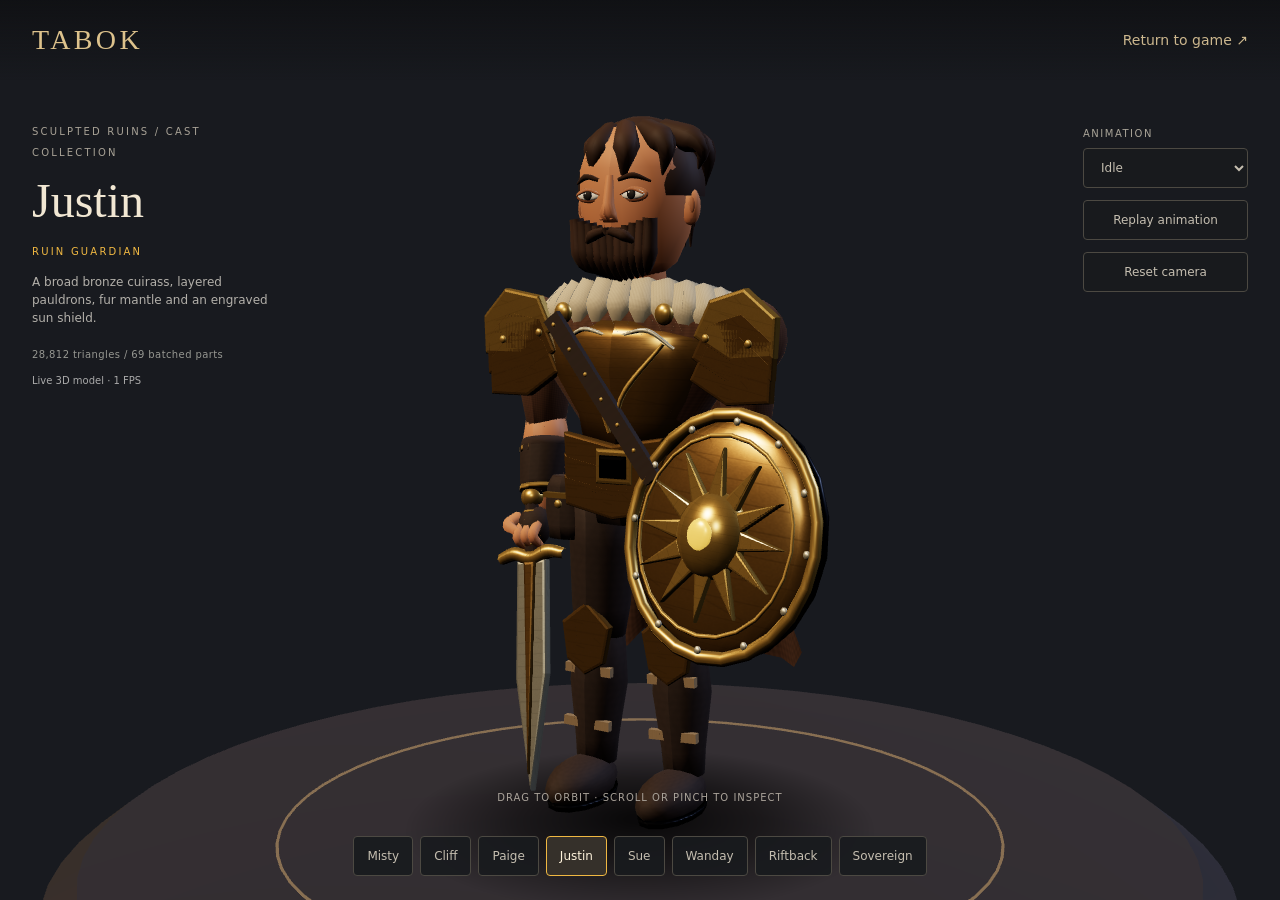
==== cast-showcase.html @ d1699334 "Snapshot TABOK v0.66.0 before Balance migration" ====
<!doctype html>
<html lang="en"><head><meta charset="utf-8"><meta name="viewport" content="width=device-width,initial-scale=1"><title>TABOK — Sculpted Ruins Cast</title>
<script type="importmap">{"imports":{"three":"./vendor/three.module.min.js","three/addons/":"./vendor/addons/"}}</script>
<style>
*{box-sizing:border-box}body{margin:0;background:#121315;color:#e6ddce;font:14px/1.5 system-ui,sans-serif}header{position:absolute;z-index:2;inset:0 0 auto;display:flex;align-items:center;justify-content:space-between;padding:24px 32px;background:linear-gradient(#101114ef,transparent)}header strong{font:28px Georgia,serif;letter-spacing:.12em;color:#ddc28c}a{color:#ccb78e;text-decoration:none}main{height:100dvh;min-height:620px;position:relative;overflow:hidden}canvas{width:100%;height:100%;display:block;touch-action:none}.copy{position:absolute;top:120px;left:32px;width:240px;pointer-events:none}.eyebrow{font-size:10px;letter-spacing:.22em;color:#a8a296;text-transform:uppercase}h1{font:48px/1.04 Georgia,serif;margin:14px 0;color:#f1e7d3}.copy p{color:#b3b0aa;font-size:12px}.copy .accent{color:var(--accent,#ddb66a)}.roster{position:absolute;bottom:24px;left:32px;right:32px;display:flex;gap:7px;justify-content:center;flex-wrap:wrap}button,select{font:12px system-ui;color:#c5beb0;border:1px solid #4c4942;background:#191b1ee8;border-radius:4px;min-height:40px;padding:8px 13px;cursor:pointer}button:hover{background:#303137}button[aria-pressed=true]{border-color:var(--accent);color:#fff3dc;background:#35302a}.actions{position:absolute;right:32px;top:126px;display:grid;gap:12px;width:165px}.actions label{font-size:10px;letter-spacing:.15em;text-transform:uppercase;color:#a9a498}.actions select{width:100%;margin-top:7px}.hint{position:absolute;bottom:95px;left:50%;transform:translateX(-50%);font-size:10px;letter-spacing:.1em;color:#aaa39a;white-space:nowrap}#stats{font:10px/1.6 system-ui;letter-spacing:.04em;color:#969791;margin-top:20px}#status{font-size:10px;color:#aaa}.error{color:#ff9a89}@media(max-width:700px){header{padding:17px 20px}.copy{top:80px;left:20px;width:175px}h1{font-size:34px}.copy p{display:none}.actions{right:16px;top:auto;bottom:145px;width:130px}.roster{left:12px;right:12px;bottom:14px;gap:5px}.roster button{font-size:10px;min-height:36px;padding:6px 10px}.hint{bottom:106px;font-size:8px}#stats{max-width:125px;font-size:8px}main{min-height:640px}}
</style></head><body><main><canvas id="view" aria-label="Interactive 3D cast preview"></canvas><header><strong>TABOK</strong><a href="./">Return to game ↗</a></header><section class="copy"><span class="eyebrow">Sculpted Ruins / Cast collection</span><h1 id="name">Loading cast</h1><span id="role" class="eyebrow accent"></span><p id="description"></p><div id="stats"></div><p id="status">Preparing the gallery…</p></section><section class="actions"><label>Animation<select id="action"><option value="idle">Idle</option><option value="move">Move</option><option value="dice">Cast dice</option><option value="take">Take treasure</option><option value="give">Give / throw</option><option value="steal">Plunder</option><option value="receive">Catch</option><option value="rune">Channel Rune</option><option value="victory">Victory</option><option value="portal">Portal leap</option><option value="summon">Monster summon</option></select></label><button id="replay">Replay animation</button><button id="reset">Reset camera</button></section><div class="hint">DRAG TO ORBIT · SCROLL OR PINCH TO INSPECT</div><nav class="roster" id="roster" aria-label="Choose a character or monster"></nav></main>
<script type="module">
import * as THREE from 'three';
import {OrbitControls} from 'three/addons/controls/OrbitControls.js';
import {TRAVELER_3D,createTravelerPilot} from './character-3d-travelers.js?v=20260906S1';
import {MONSTER_3D,createMonsterPilot} from './monster-3d-models.js?v=20260906S1';
const entries={...TRAVELER_3D,...MONSTER_3D},canvas=document.querySelector('canvas'),status=document.querySelector('#status');
const renderer=new THREE.WebGLRenderer({canvas,antialias:true,powerPreference:'high-performance'});renderer.setPixelRatio(Math.min(devicePixelRatio,1.5));renderer.outputColorSpace=THREE.SRGBColorSpace;renderer.toneMapping=THREE.ACESFilmicToneMapping;renderer.toneMappingExposure=1.15;
const scene=new THREE.Scene();scene.background=new THREE.Color(0x181a1f);scene.fog=new THREE.Fog(0x181a1f,18,40);const camera=new THREE.PerspectiveCamera(32,1,.1,60),controls=new OrbitControls(camera,canvas);controls.enableDamping=true;controls.enablePan=false;controls.minDistance=3.8;controls.maxDistance=14;controls.maxPolarAngle=1.52;
scene.add(new THREE.HemisphereLight(0xdce5fa,0x343030,2.0));const key=new THREE.DirectionalLight(0xffe2b9,3.1);key.position.set(-4,6,5);scene.add(key);const rim=new THREE.DirectionalLight(0xb3c5eb,2.5);rim.position.set(4,3,-3);scene.add(rim);const fill=new THREE.DirectionalLight(0xe0dbcf,.75);fill.position.set(0,3,6);scene.add(fill);
const floor=new THREE.Mesh(new THREE.CylinderGeometry(3.3,3.5,.15,64),new THREE.MeshStandardMaterial({color:0x29272b,roughness:.87,metalness:.12}));floor.position.y=-.19;scene.add(floor);
const ring=new THREE.Mesh(new THREE.TorusGeometry(2.2,.009,6,64),new THREE.MeshBasicMaterial({color:0x76634d}));ring.rotation.x=Math.PI/2;ring.position.y=-.107;scene.add(ring);
const shadowCanvas=document.createElement('canvas');shadowCanvas.width=shadowCanvas.height=128;const cx=shadowCanvas.getContext('2d'),gradient=cx.createRadialGradient(64,64,4,64,64,62);gradient.addColorStop(0,'#000c');gradient.addColorStop(.5,'#0007');gradient.addColorStop(1,'#0000');cx.fillStyle=gradient;cx.fillRect(0,0,128,128);const shadow=new THREE.Mesh(new THREE.PlaneGeometry(3,3),new THREE.MeshBasicMaterial({map:new THREE.CanvasTexture(shadowCanvas),transparent:true,depthWrite:false}));shadow.rotation.x=-Math.PI/2;shadow.position.y=-.108;scene.add(shadow);
const copy={misty:'Weathered scout armor, a woven scarlet scarf, fitted bracers and a balanced steel dagger.',cliff:'A tailored blue expedition coat, brass spectacles, field tome and leather scroll pack.',paige:'Layered forest robes, a bound braid and a caged amber lantern carried by its handle.',justin:'A broad bronze cuirass, layered pauldrons, fur mantle and an engraved sun shield.',sue:'Dark fitted leathers, articulated gloves, twin daggers and a swept magenta ponytail.',wanday:'A lined violet coat, crystal staff and a stocked expedition pack with hanging vials.',minor:'Overlapping carapace, swept horns, hooked mandibles and articulated clawed legs.',major:'Exposed bone ribs, obsidian armor, a fractured crown and a living rift beneath the sternum.'};
const cache=new Map();let model,selected='justin',mode='idle';
for(const[id,d]of Object.entries(entries)){const button=document.createElement('button');button.textContent=id==='minor'?'Riftback':id==='major'?'Sovereign':d.name;button.dataset.id=id;button.onclick=()=>choose(id);document.querySelector('#roster').append(button);}
function resetCamera(){const minor=selected==='minor',major=selected==='major';camera.position.set(minor?4:4.5,minor?2.8:major?4:3.25,minor?6.3:major?9.6:8.3);controls.target.set(0,minor?1:major?2.7:2.2,0);controls.update();}
function choose(id){if(model)scene.remove(model);selected=id;const d=entries[id];if(!cache.has(id))cache.set(id,MONSTER_3D[id]?createMonsterPilot(id):createTravelerPilot(id));model=cache.get(id);scene.add(model);model.userData.setMode(mode);model.userData.update(0);document.documentElement.style.setProperty('--accent',d.color);document.querySelector('#name').textContent=id==='major'?'Ruin Sovereign':id==='minor'?'Riftback':d.name;document.querySelector('#role').textContent=d.title;document.querySelector('#description').textContent=copy[id];document.querySelector('#stats').textContent=Math.round(model.userData.design.triangles).toLocaleString()+' triangles / '+model.userData.design.draws+' batched parts';document.querySelectorAll('[data-id]').forEach(b=>b.setAttribute('aria-pressed',String(b.dataset.id===id)));status.textContent='Live 3D model';resetCamera();}
document.querySelector('#action').onchange=e=>{mode=e.target.value;model.userData.setMode(mode);};document.querySelector('#replay').onclick=()=>model.userData.setMode(mode);document.querySelector('#reset').onclick=resetCamera;
choose(new URLSearchParams(location.search).get('model') in entries?new URLSearchParams(location.search).get('model'):'justin');
new ResizeObserver(()=>{const r=canvas.getBoundingClientRect();renderer.setSize(r.width,r.height,false);camera.aspect=r.width/r.height;camera.updateProjectionMatrix();}).observe(canvas.parentElement);
let frames=0,last=performance.now();const render=t=>{model.userData.update(t/1000);controls.update();renderer.render(scene,camera);frames++;if(t-last>1500){status.textContent='Live 3D model · '+Math.round(frames*1000/(t-last))+' FPS';frames=0;last=t;}};renderer.setAnimationLoop(render);
document.addEventListener('visibilitychange',()=>{frames=0;last=performance.now();renderer.setAnimationLoop(document.hidden?null:render);});
</script></body></html>
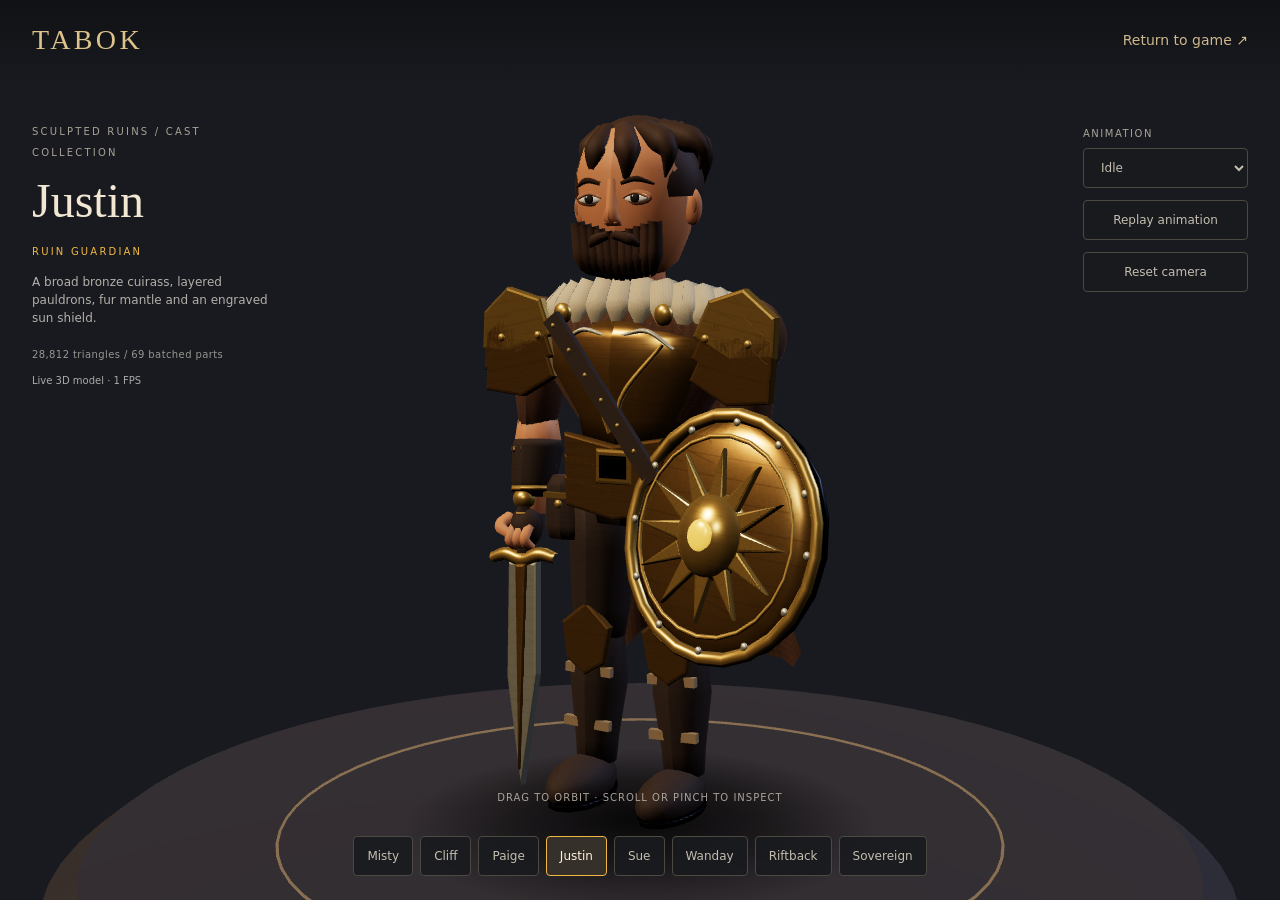
==== commit ca66811e: "Replace the major monster with the reference-inspired Void Keeper" ====
--- a/cast-showcase.html
+++ b/cast-showcase.html
@@ -8,7 +8,7 @@
 import * as THREE from 'three';
 import {OrbitControls} from 'three/addons/controls/OrbitControls.js';
 import {TRAVELER_3D,createTravelerPilot} from './character-3d-travelers.js?v=20260906S1';
-import {MONSTER_3D,createMonsterPilot} from './monster-3d-models.js?v=20260906S1';
+import {MONSTER_3D,createMonsterPilot} from './monster-3d-models.js?v=20260911VK1';
 const entries={...TRAVELER_3D,...MONSTER_3D},canvas=document.querySelector('canvas'),status=document.querySelector('#status');
 const renderer=new THREE.WebGLRenderer({canvas,antialias:true,powerPreference:'high-performance'});renderer.setPixelRatio(Math.min(devicePixelRatio,1.5));renderer.outputColorSpace=THREE.SRGBColorSpace;renderer.toneMapping=THREE.ACESFilmicToneMapping;renderer.toneMappingExposure=1.15;
 const scene=new THREE.Scene();scene.background=new THREE.Color(0x181a1f);scene.fog=new THREE.Fog(0x181a1f,18,40);const camera=new THREE.PerspectiveCamera(32,1,.1,60),controls=new OrbitControls(camera,canvas);controls.enableDamping=true;controls.enablePan=false;controls.minDistance=3.8;controls.maxDistance=14;controls.maxPolarAngle=1.52;
